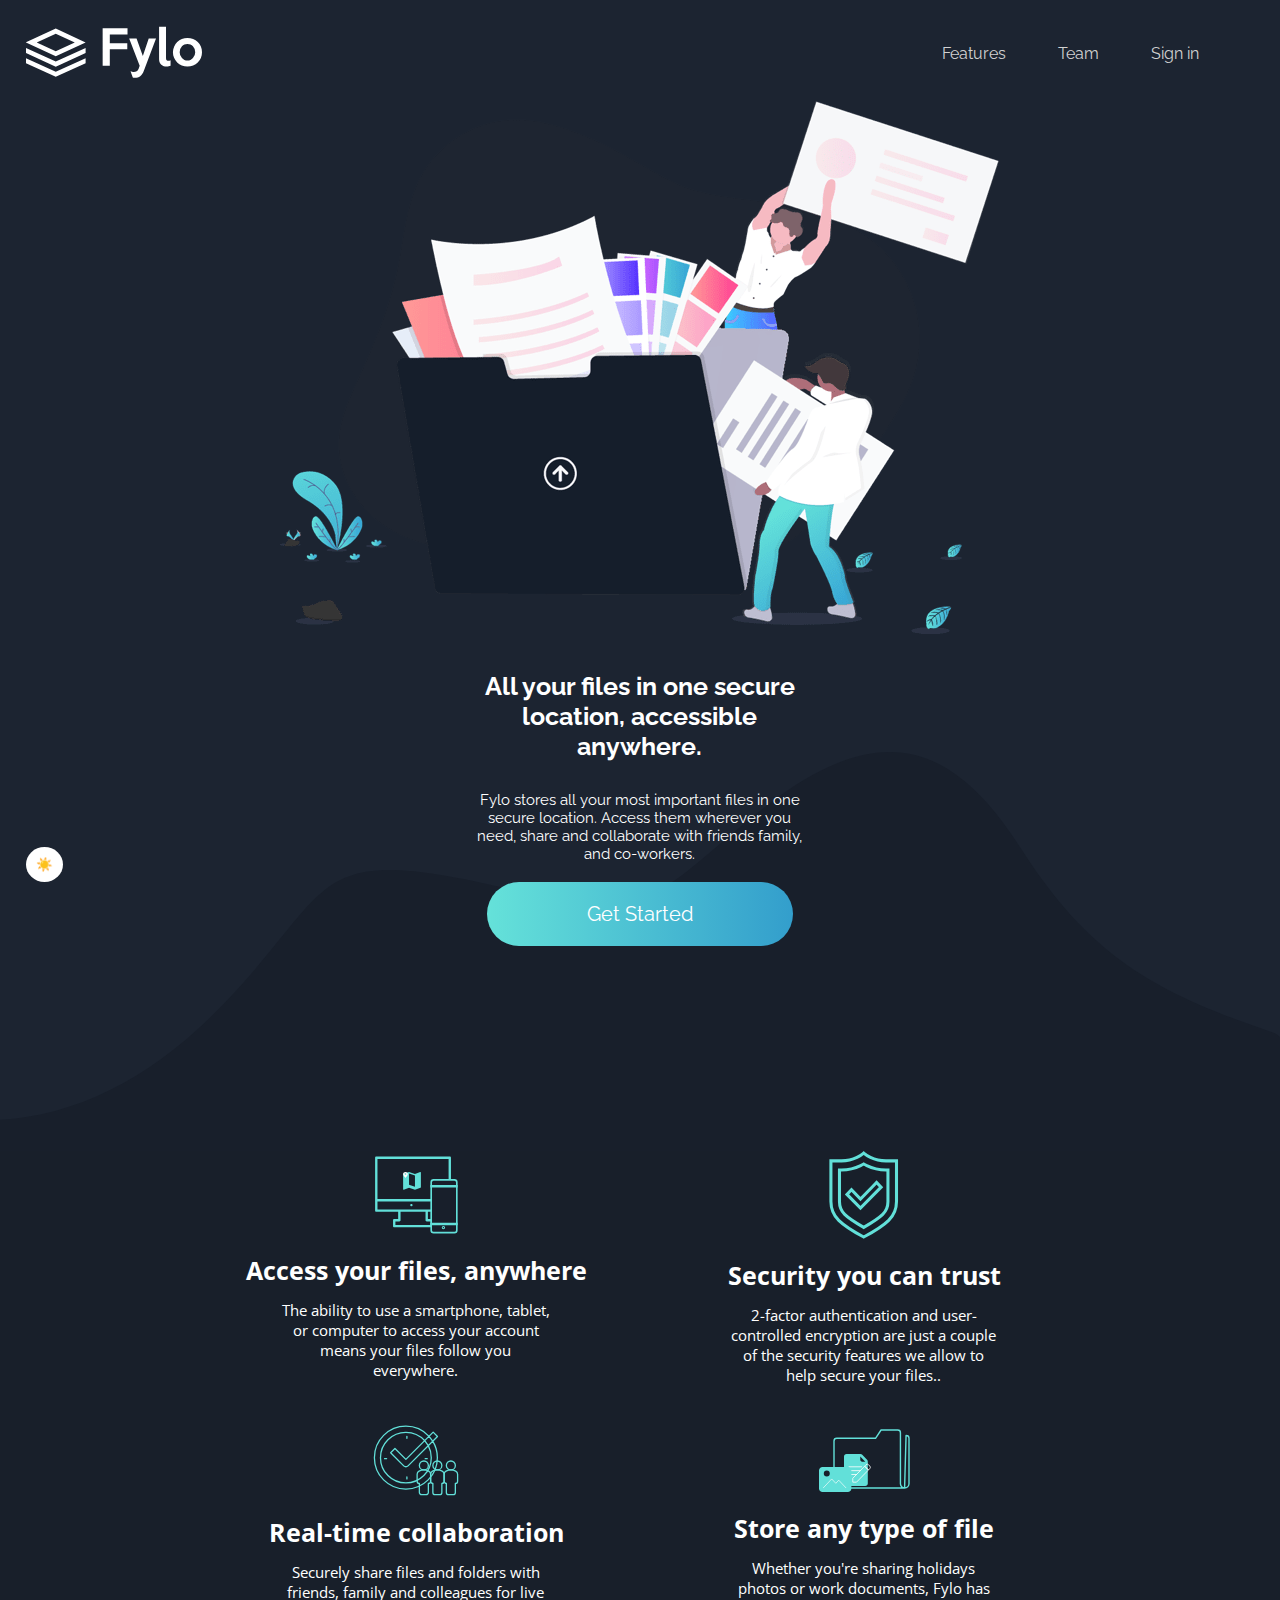
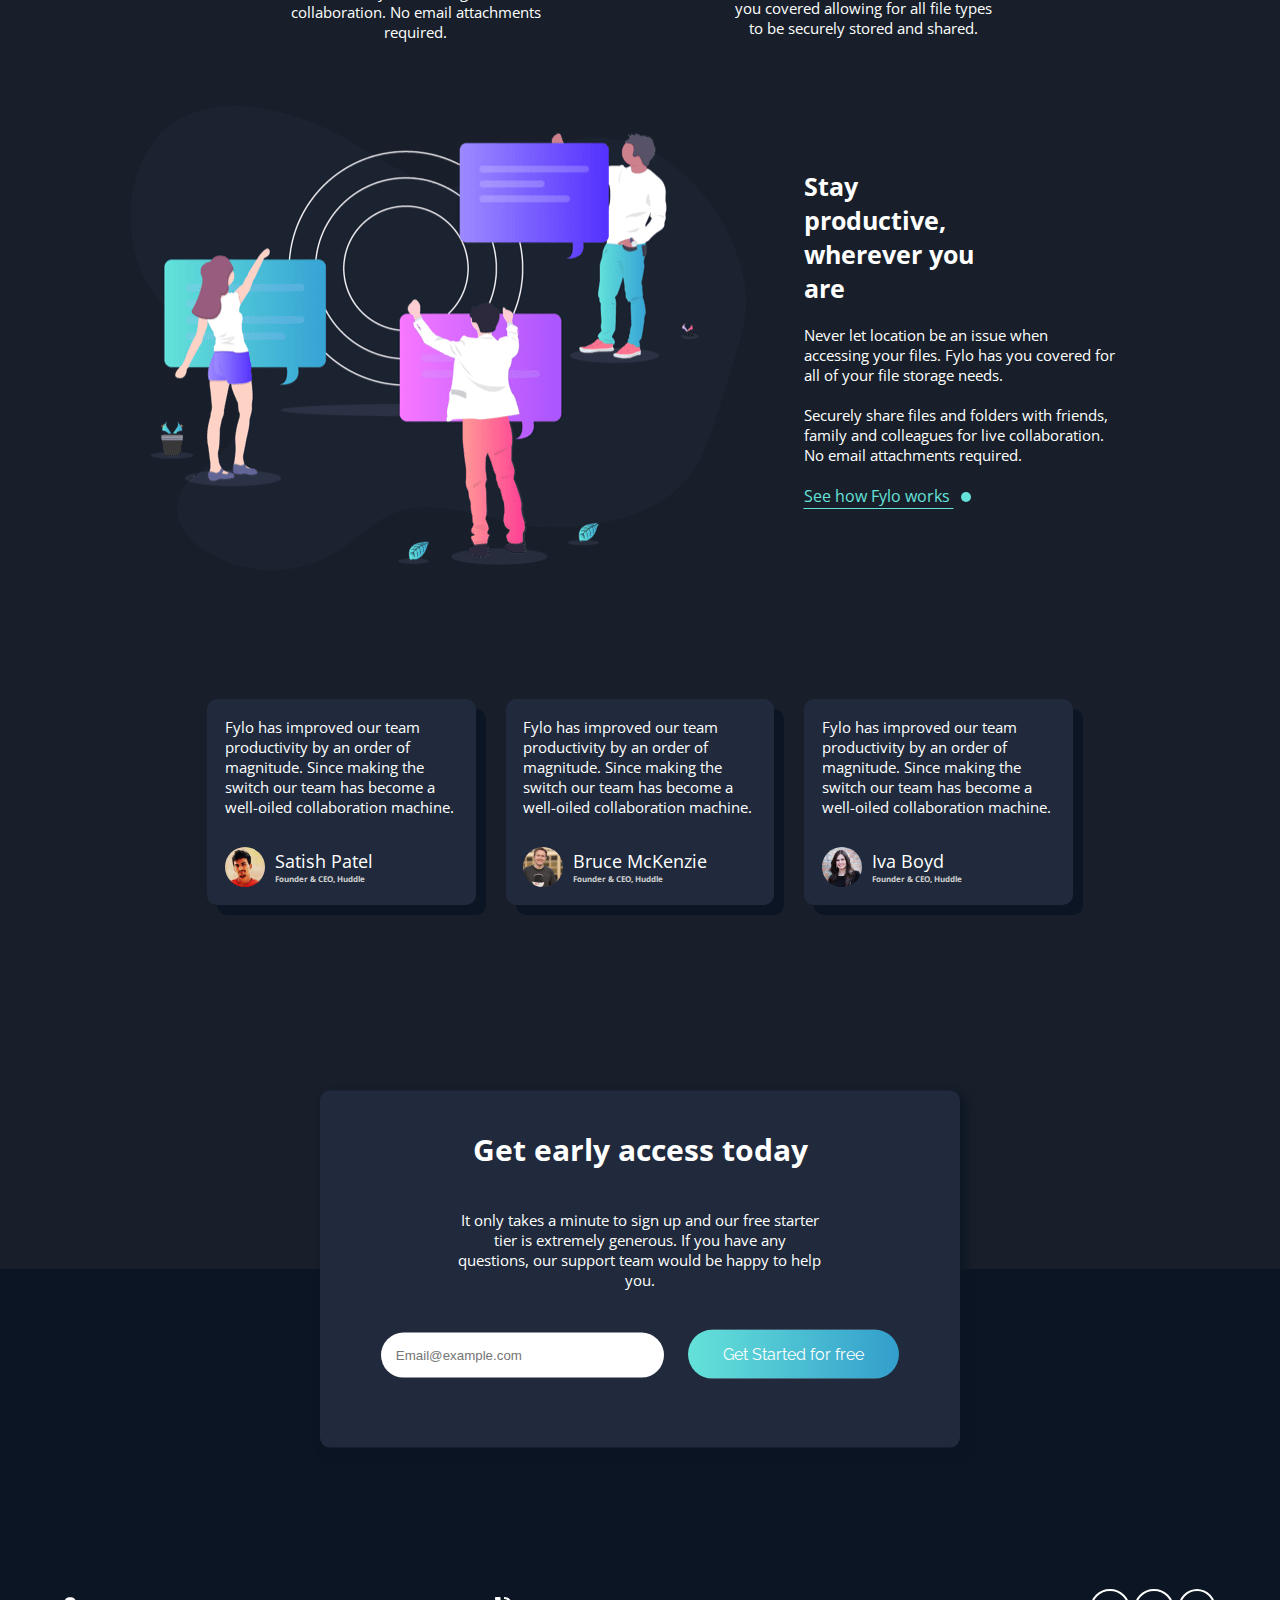
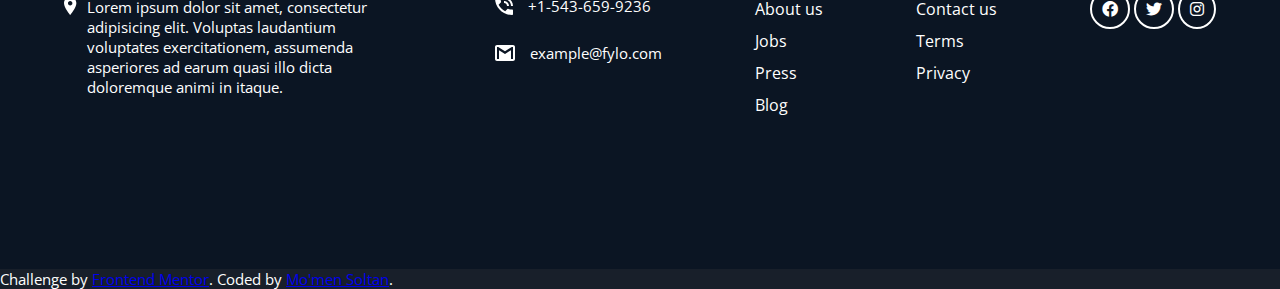
==== index.html @ 7885870c "minor adjustments" ====
<!DOCTYPE html>
<html lang="en">
<head>
    <meta charset="UTF-8">
    <meta name="viewport" content="width=device-width, initial-scale=1.0">
    <link rel="stylesheet" href="pages/style.css">
    <link rel="stylesheet" href="https://cdnjs.cloudflare.com/ajax/libs/font-awesome/6.0.0-beta3/css/all.min.css">
    <link rel="preconnect" href="https://fonts.googleapis.com">
<link rel="preconnect" href="https://fonts.gstatic.com" crossorigin>
<link href="https://fonts.googleapis.com/css2?family=Raleway:ital,wght@0,100..900;1,100..900&display=swap" rel="stylesheet">
<link rel="preconnect" href="https://fonts.googleapis.com">
<link rel="preconnect" href="https://fonts.gstatic.com" crossorigin>
<link href="https://fonts.googleapis.com/css2?family=Open+Sans:ital,wght@0,300..800;1,300..800&family=Raleway:ital,wght@0,100..900;1,100..900&display=swap" rel="stylesheet">
    <title>Document</title>
</head>
<body>
    <button class="dark">☀️</button>
    <a href="#"><i class="fa-solid fa-arrow-up back"></i></a>
   <section class="top">
    <nav>
        <div class="logo">
            <img src="/images/logo.svg" alt="logo">
        </div>
        <div class="list">
            <ul style="list-style-type: none;">
                <li>Features</li>
                <li>Team</li>
                <li>Sign in</li>
            </ul>
        </div>
    </nav>

    <section class="illustration">
        <img src="/images/illustration-intro.png" alt="illustration">
        <div class="intro">
            <h2>All your files in one secure location, accessible anywhere.</h2>
            <p>Fylo stores all your most important files in one secure location. Access them wherever you need, share and collaborate with friends family, and co-workers.</p>
        </div>
        
    </section>
    <button class="started">Get Started</button>
   </section>

    <section class="products">
        <div>
            <img src="/images/icon-access-anywhere.svg" alt="">
            <h2>Access your files, anywhere</h2>
            <p>
                The ability to use a smartphone, tablet, or computer to access your account means your 
  files follow you everywhere.
            </p>
        </div>

        <div>
            <img src="/images/icon-security.svg" alt="">
            <h2>Security you can trust</h2>
            <p>2-factor authentication and user-controlled encryption are just a couple of the security 
                features we allow to help secure your files..
            </p>
        </div>

        <div>
            <img src="/images/icon-collaboration.svg" alt="">
            <h2>Real-time collaboration</h2>
            <p>Securely share files and folders with friends, family and colleagues for live collaboration. 
                No email attachments required.
            </p>
        </div>

        <div>
            <img src="/images/icon-any-file.svg" alt="">
            <h2>Store any type of file</h2>
            <p>Whether you're sharing holidays photos or work documents, Fylo has you covered allowing for all 
                file types to be securely stored and shared.
            </p>
        </div>


    </section>

    <section class="productive">
        <img src="/images/illustration-stay-productive.png" alt="">
        <div>
            <h2>Stay productive, wherever you are</h2>
            <p>Never let location be an issue when accessing your files. Fylo has you covered for all of your file 
                storage needs.</p>
            <p>
                Securely share files and folders with friends, family and colleagues for live collaboration. No email 
  attachments required.
            </p>
            <a href="#">See how Fylo works <div></div></a>

            
        </div>
    </section>

    <section class="testimonial">
        <div class="total">
            <div class="outer">
                <p>Fylo has improved our team productivity by an order of magnitude. Since making the switch our team has 
                    become a well-oiled collaboration machine.</p>
                
                <div class="inner">
                    <img src="/images/profile-1.jpg" alt="">
                    <div>
                        <h2>Satish Patel</h2>
                        <h3>Founder & CEO, Huddle</h3>
                    </div>
                </div>
                
            </div>
        </div>

        <div class="total">
            <div class="outer">
                <p>Fylo has improved our team productivity by an order of magnitude. Since making the switch our team has 
                    become a well-oiled collaboration machine.</p>
                
                <div class="inner">
                    <img src="/images/profile-2.jpg" alt="">
                    <div>
                        <h2>Bruce McKenzie</h2>
                        <h3>Founder & CEO, Huddle</h3>
                    </div>
                </div>
                
            </div>
        </div>

        <div class="total">
            <div class="outer">
                <p>Fylo has improved our team productivity by an order of magnitude. Since making the switch our team has 
                    become a well-oiled collaboration machine.</p>
                
                <div class="inner">
                    <img src="/images/profile-3.jpg" alt="">
                    <div>
                        <h2>Iva Boyd</h2>
                        <h3>Founder & CEO, Huddle</h3>
                    </div>
                </div>
                
            </div>
        </div>
    </section>

    
        <section class="access">
            <h2>Get early access today</h2>
            <p>
                It only takes a minute to sign up and our free starter tier is extremely generous. If you have any 
      questions, our support team would be happy to help you.
            </p>
            
            <form action="#">
                <input type="text" placeholder="Email@example.com">
                <button class="started started-2" >Get Started for free</button>
            </form>
            
        </section>
    

    <section class="contact">
       

        <div class="location">
            <img src="/images/icon-location.svg" alt="">
            <p>
                Lorem ipsum dolor sit amet, consectetur adipisicing elit. Voluptas laudantium voluptates exercitationem, assumenda asperiores ad earum quasi illo dicta doloremque animi in itaque.
            </p>
        </div>

        <div class="call">
            <div>
                <img src="/images/icon-phone.svg" alt="">
                <p>+1-543-659-9236</p>
            </div>
            <div>
                <img src="/images/icon-email.svg" alt="">
                <p>example@fylo.com</p>
            </div>
        </div>


        <div class="list-2">
            <ul style="list-style-type: none;">

                
                <li><a href="#">About us</a></li>
                
                <li><a href="#">Jobs</a></li>
                
                <li><a href="#">Press</a></li>
                
                <li><a href="#">Blog</a></li>


            </ul>
        </div>

        <div class="list-2">
            <ul style="list-style-type: none;">

                <li><a href="#">Contact us</a></li>

                <li><a href="#">Terms</a></li>

                <li><a href="#">Privacy</a></li>

            </ul>
        </div>

        <div class="icons">
            <i class="fa-brands fa-facebook social"></i>
            <i class="fa-brands fa-twitter social" ></i>
            <i class="fa-brands fa-instagram social"></i>

        </div>


    </section>

    <footer>
        <p class="attribution">
          Challenge by <a href="https://www.frontendmentor.io?ref=challenge" target="_blank">Frontend Mentor</a>. 
          Coded by <a href="#">Mo'men Soltan</a>.
        </p>
      </footer>
      
</body>
<script src="pages/script.js"></script><!--not pages/script-->
</html>
---- pages/style.css ----
*{
    padding: 0px;
    margin: 0px;
}
body {
    background-color: hsl(218, 28%, 13%);
    font-family: 'open sans';
    transition: all 1s ease-in-out;
}
h2{
    color: white;
    font-weight: 700;
    font-size: 25px;
}
p{
    color: white;
    font-weight: 400;
    font-size: 15px;
}

.top{
    
    background: url(../images/bg-curvy-desktop.svg) no-repeat center bottom / contain   hsl(217, 28%, 15%);/*new*//*shorthand ,left-right ,top-bottom, cover contain auto*/
    padding: 2%;
    font-family: 'Raleway';
    text-align: center;
    height: 1100px;
    transition: background-color 1s ease-in-out;
}
.top.dark-mode{
    background-color: hsl(198, 60%, 50%);
}
nav{
    display: flex;
    justify-content: space-between;
    align-items: center;

}
.list {
    width: 20%;
}
.list ul li{
    display: inline;
    color: rgb(209, 209, 209);
    margin-right: 15%;
    font-weight: 400;
}
.illustration {
    margin: auto;
    width: 40%;
    height: 800px;
    display: flex;
    flex-wrap: wrap;
    justify-content: center;
    align-items: center;
    color: white;
    font-family: 'Raleway';
    font-size: 14px;
    
}
.intro{
    text-align: center;
    width: 60%;
    text-wrap: pretty;

}
.intro h2 {
    margin-bottom: 30px;
    display: inline-block;
    font-weight: 700;
}
.intro p {
    font-weight: 400;
}
.started {
     /* margin: auto; *//*not needed because .top has text-align center*/
    font-family: 'Raleway';
    border: none;
    border-radius: 40px;
    font-size: 20px;
    color: white;
    padding: 20px 100px;
    background-image: linear-gradient(to right ,hsl(176, 68%, 64%),hsl(198, 60%, 50%));
    margin-bottom: 30px;
    
}
/*styling products*/
.products {
    display: flex;
    text-align: center;
    width: 100%;
    
    flex-wrap: wrap;
    justify-content: center;
    align-items: center;
    color: white;
    row-gap: 40px;
}
.products div {
    width: 35%;
}
.products h2 {
    margin: 3% 0%;
}
.products p {
    width: 60%;
    margin: auto;
}
.productive {
    
    margin: auto;
    width: fit-content;
    color: white;
    display: flex;
    align-items: center;
    justify-content: center;
    padding: 5%;
    box-sizing: border-box;
    
}
.productive div {
    width: 30%;
  margin-left: 5%;
}
.productive div h2 {
    width: 50%;
}
.productive div p {
    margin:20px 0px;
    width: 90%;
    text-wrap: pretty;
}
.productive div a {
    color: hsl(176, 68%, 64%);
    text-decoration: underline;
    text-underline-offset: 6px;/*new*/
}
.productive div a div {
    display: inline-block;
    width: 10px;
    height: 10px;
    border-radius: 50%;
    background-color:  hsl(176, 68%, 64%);
    margin-left: 7px;
    
}

/*styling testimonial*/
.testimonial {
    width: 90%;
    padding: 5% 10%;
    display: flex;
    flex-wrap: wrap;
    justify-content: space-around;
    align-items: center;
    box-sizing: border-box;
    color: white;
    margin: auto;
    margin-bottom: 300px;

}

.total {
    width: 30%;
    background-color: hsl(219, 30%, 18%);
    padding: 2%;
    box-sizing: border-box;
    border-radius: 10px;
    box-shadow: 10px 10px  hsl(216, 53%, 9%);
}
.total img {
    width: 40px;
    border-radius: 50%;
    margin-right: 10px;
    
}
.inner {
    display: flex;
    align-items: center;
    font-size: 9px;
    margin-top: 30px;
}
.inner h2 {
    font-weight: 400;
}
.inner h3 {
    color: rgb(209, 209, 209);
    font-size: 8px;
}
/*styling access*/
.float {
    width: 100%;
    position: relative;
}
.access {
    width: fit-content;
    margin: auto;
    padding: 3%;
    text-align: center;
    background-color: hsl(219, 30%, 18%);
    border-radius: 10px;
    box-shadow: 5px 5px 10px hsl(216, 53%, 9%);

   
    
    /*making the float effect*//*here we need to make it absolute so that its original location isnt reserved*//*will also overlap*/
    position: absolute;
    left: 50%;
    /* top: 50%; *//*if uncommented : centers elements at the beginning of page , other wise overlaps its current location*/
    transform: translate(-50%,-50%);/*used to center an element in x and y without knowing element dimensions*/
    
}
.access h2 {
    font-size: 30px;
}
.access p{
    
    margin: 40px auto;
    width: 65%;
    text-wrap: wrap;
    
}
.started-2{
    font-size: medium;
    padding: 15px 35px;

}
.access form input[type='text']{/*important*/
    width: 45%;
    padding: 15px;
    border-radius: 40px;
    border: none;
    margin-right: 20px;
}
.contact {
    width: 100%;
    height: 600px;
    padding: 10% 5%;
    display: flex;
    justify-content: space-between;
    align-items: first baseline;/*very important*/
    background-color:hsl(216, 53%, 9%) ;
    box-sizing: border-box;
  
}
.location {
    margin-top: 200px;
    width: 28%;
    display: flex;
    align-items: center;
    justify-content: center;
  
}

.location p{
    
    
    text-wrap: wrap;
}
.location img {
    align-self: flex-start;/*new very important*/
    margin-right: 10px;
}
.call div{
    display: flex;
    justify-content: flex-start;/*important*/
    align-items: center;
    
}
.call div img {
   
    margin: 15px 15px;
}

.list-2 ul li a {
    text-decoration: none;
    color: white;
   
}
.list-2 ul li {
    margin-bottom: 10px;
}
.social {
    
    color: white;
    padding: 10px;
    border: solid white 2px;
    border-radius: 50%;
    box-sizing: border-box;
}
/*styling back to top*/
.back {
    padding :10px;
    background-color: white;
    color: black;
    border-radius: 50%;
    opacity: 0;
    transition: all  0.5s ease-in-out;
    position: fixed;
    bottom: 2%;
    right: 2%;
}
.back.visible{
    opacity: 1;
    transform: translate(5px,0px);
}
/*styling dark mode*//*styling only applied to .top class*/
.dark {
    padding: 10px;
    border: none;
    border-radius: 50%;
    background-color: white;
    position: fixed;
    bottom: 2%;
    left: 2%;
}
.dark:hover {
    cursor: pointer;
}
/* body.dark-mode{
    background-color: hsl(198, 60%, 50%);
    color: black;
} */

/*----------------------------------------------------------------------------------------------------------------------*/
/*testing responsive design*/ /*popular breakpoints*/
/* Extra small devices (phones, less than 576px) */
@media screen and (max-width: 599.98px)/*we could specify min width only but in each one */ {
   
    .list{
      width: 55%;
    }
    .intro {
      width: 100%;
      
    }
    .intro h2 {
        font-size: 15px;
    }
    .intro p {
        font-size: 15px;
    }
    .inner h2 {
      font-size: 10px;
    }
    .illustration img{
        width: 400px;
    }
    .illustration {
        width:80%;
    }

    .access {
      width: 80%;
    }
    .access h2 {
        font-size: 15px;
    }
    .access p {
        font-size: 10px;
    }
    .started-2{
        font-size: 9px;
        
    }
    .access form input[type='text']{/*important*/
        padding: 12px;
    }
    .productive img {
        width: 50%;
    }
    .productive div{
        width: 50%;
    }
    .products div{
        width:100%
    }
    .total{
        width: 75%;
        margin-bottom: 15px;
    }
    .outer p {
        font-size: 15px;
    }
    .inner div{
        font-size: 15px;
    }
    .contact {
        height: 500px;
        align-items: first baseline;
    }
    .contact div{
        font-size: 7px;
    }
    .location p {
        font-size: 7px;
    }
    .call div p {
        font-size: 7px;
    }
    .list ul li{
        
        margin-right: 10%;
       
    }
  }
  
  /* Small devices (phones, 576px and up) */
  @media screen and (min-width: 600px) and (max-width: 767.98px) {
    
    .list{
      width: 55%;
    }
    .intro {
      width: 100%;
      
    }
    .intro h2 {
        font-size: 15px;
    }
    .intro p {
        font-size: 15px;
    }
    .inner h2 {
      font-size: 10px;
    }
    .illustration img{
        width: 500px;
    }

    .access {
      width: 85%;
    }
    .productive img {
        width: 50%;
    }
    .productive div{
        width: 50%;
    }
    .products div{
        width:100%
    }
    .total{
        width: 75%;
        margin-bottom: 15px;
    }
    .outer p {
        font-size: 15px;
    }
    .inner div{
        font-size: 15px;
    }
    .contact {
        height: 500px;
        align-items: first baseline;
    }
    .contact div{
        font-size: 7px;
    }
    .location p {
        font-size: 7px;
    }
    .call div p {
        font-size: 7px;
    }
    .list ul li{
        
        margin-right: 10%;
       
    }
    
  }
  
  /* Medium devices (tablets, 768px and up) */
  @media screen and (min-width: 768px) and (max-width: 991.98px) {
   
    .list{
      width: 42%;
    }
    .intro {
      width: 85%;
    }
    .inner h2 {
      font-size: 10px;
    }

    .access {
      width: 70%;
    }
    .productive img {
        width: 60%;
    }
    
   
  }
  
  /* Large devices (desktops, 992px and up) */
  @media screen and (min-width: 992px) and (max-width: 1199.98px) {
      /* .top{
          background-color: aqua;
      }   */
      .list{
        width: 32%;
      }
      .intro {
        width: 85%;
      }
      .inner h2 {
        font-size: 16px;
      }

      .access {
        width: 60%;
      }
     
  }

  
   /*Extra large devices (large desktops, 1200px and up)*/
  @media screen and (min-width: 1200px) and (max-width: 1534.98px) {
     /* .top{
          background-color: aqua;
      }   */
      .list {
        width: 26%;
      }
      .intro {
        width: 70%;
      }
      .inner h2 {
        font-size: 18px;
      }
    
  }
   
  /*1920x1080*/
  @media screen and (min-width: 1535px) and (max-width: 1920px) {
    /* .top{
         background-color: aqua;
     }  */

     .list {
        width: 22%;
     }
     .intro {
        width: 65%;
     }
   
 }
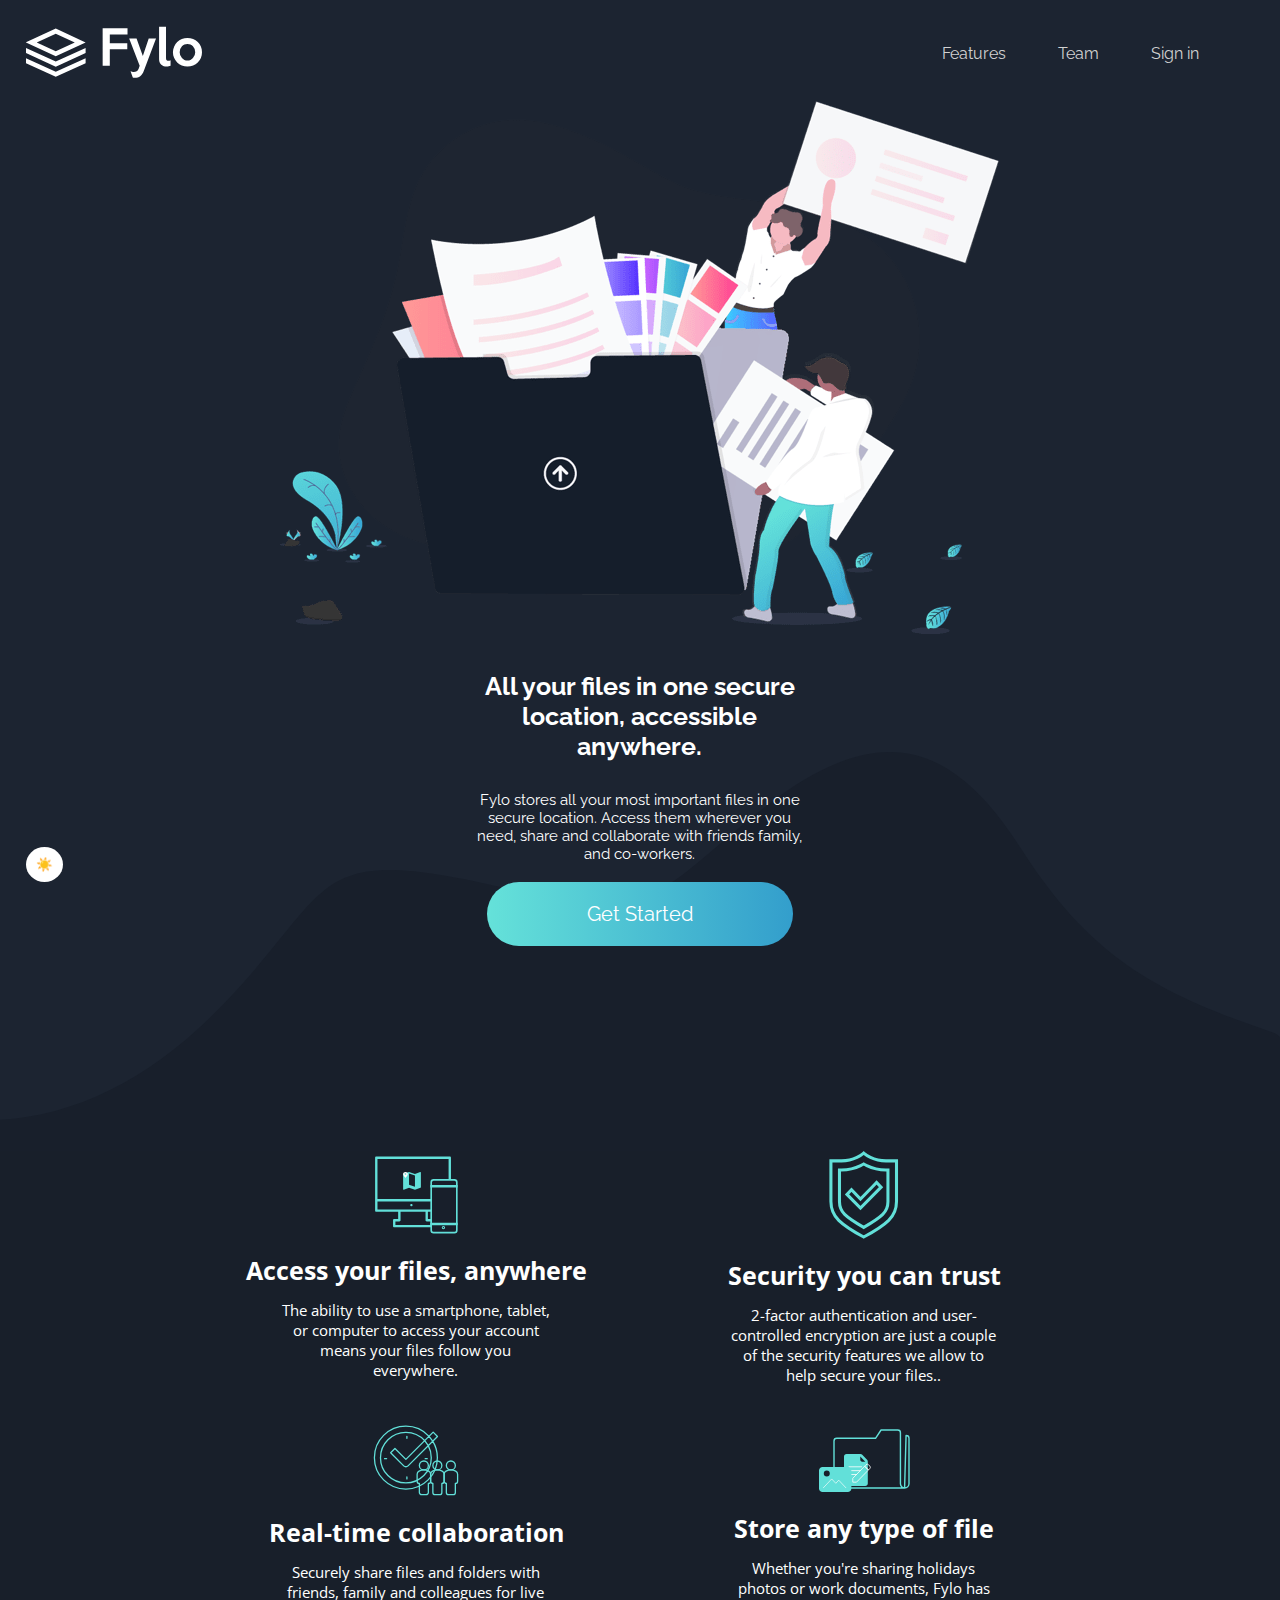
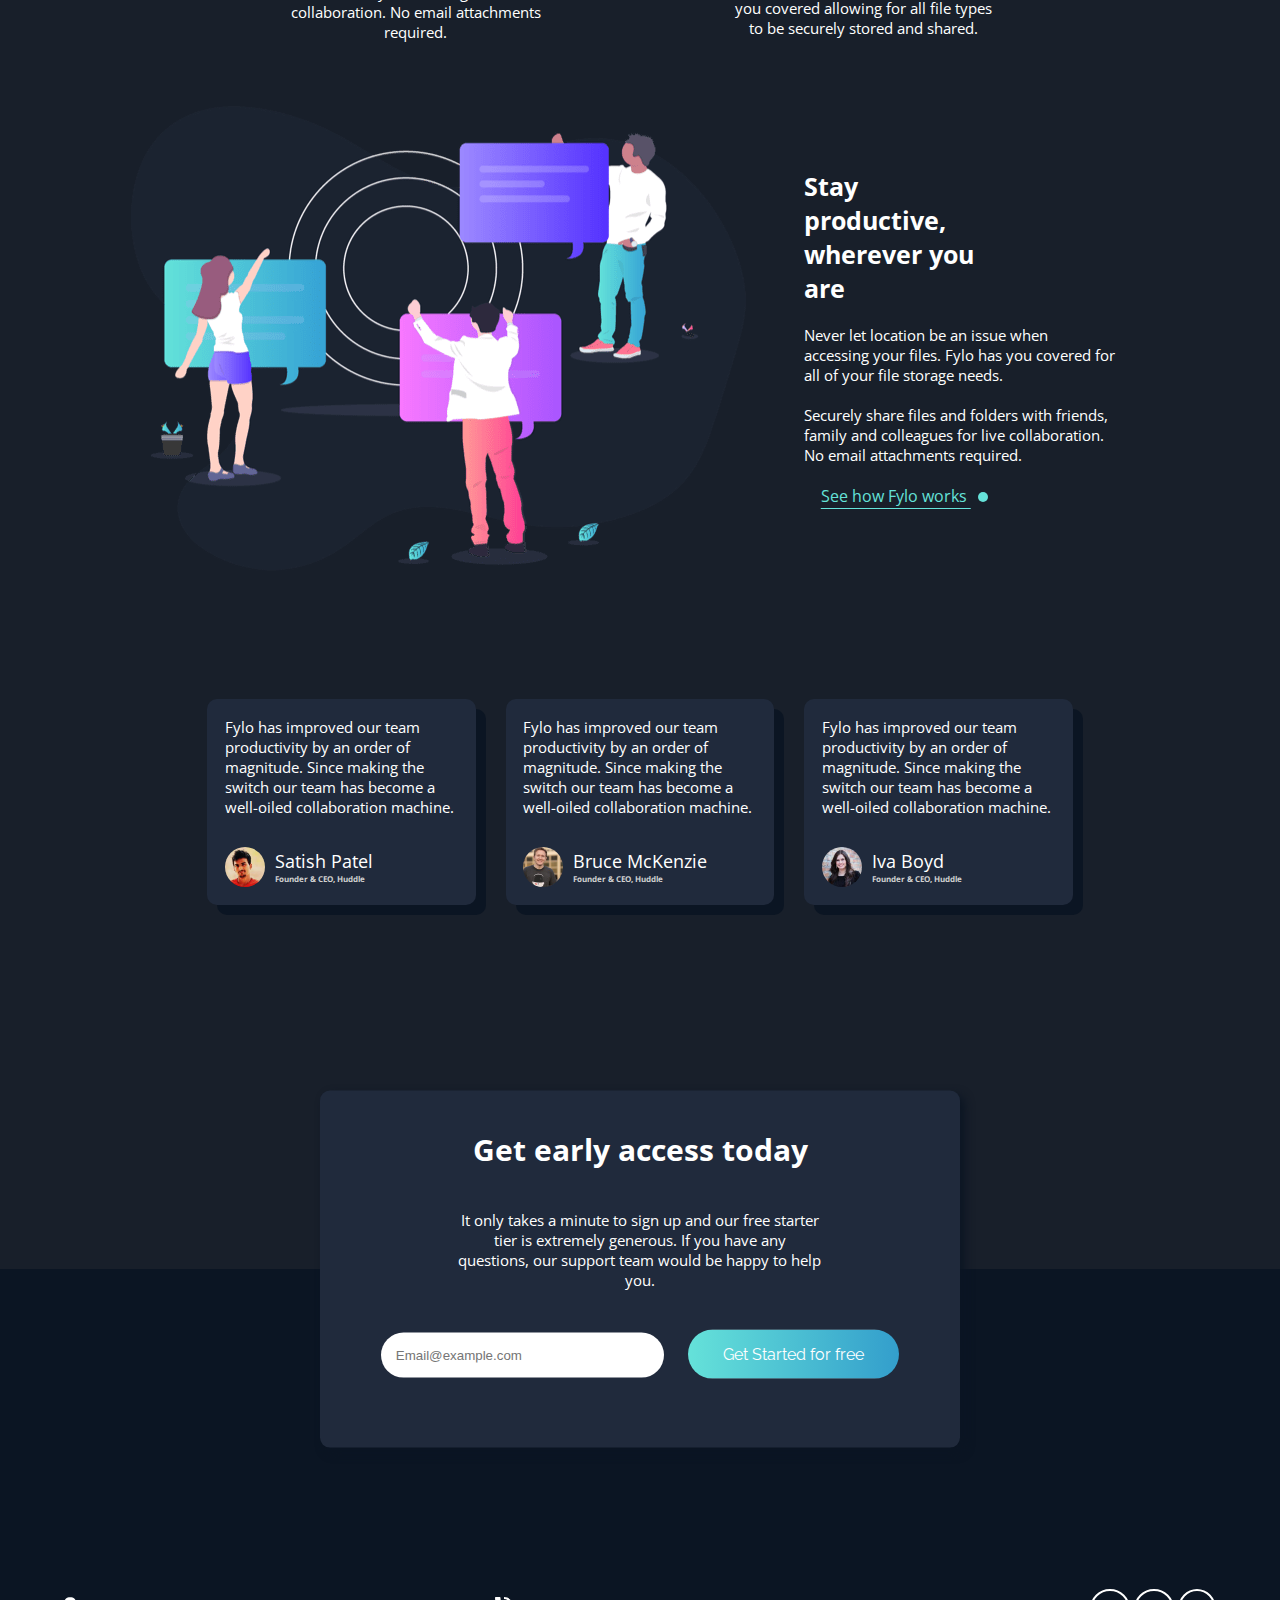
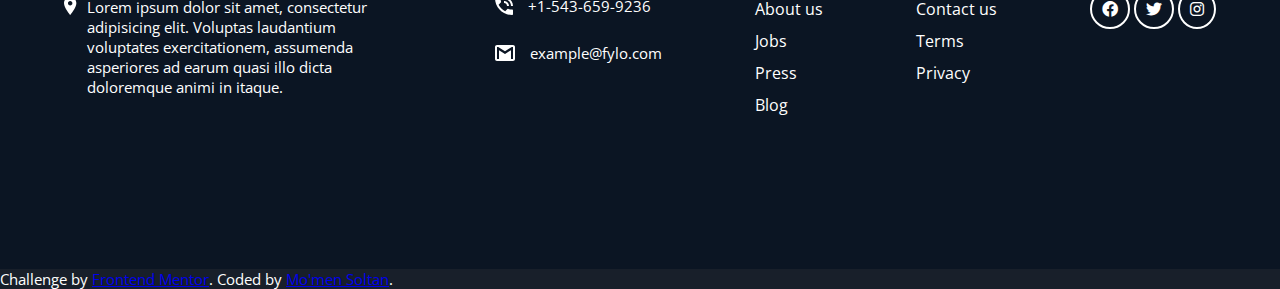
==== commit 50dcf242: "added validation for email field , responsive design for devices with less than 430px width viewport" ====
--- a/index.html
+++ b/index.html
@@ -19,7 +19,7 @@
    <section class="top">
     <nav>
         <div class="logo">
-            <img src="/images/logo.svg" alt="logo">
+            <img src="./images/logo.svg" alt="logo">
         </div>
         <div class="list">
             <ul style="list-style-type: none;">
@@ -31,7 +31,7 @@
     </nav>
 
     <section class="illustration">
-        <img src="/images/illustration-intro.png" alt="illustration">
+        <img src="images/illustration-intro.png" alt="illustration"><!--very important src for hosting-->
         <div class="intro">
             <h2>All your files in one secure location, accessible anywhere.</h2>
             <p>Fylo stores all your most important files in one secure location. Access them wherever you need, share and collaborate with friends family, and co-workers.</p>
@@ -43,7 +43,7 @@
 
     <section class="products">
         <div>
-            <img src="/images/icon-access-anywhere.svg" alt="">
+            <img src="images/icon-access-anywhere.svg" alt="">
             <h2>Access your files, anywhere</h2>
             <p>
                 The ability to use a smartphone, tablet, or computer to access your account means your 
@@ -52,7 +52,7 @@
         </div>
 
         <div>
-            <img src="/images/icon-security.svg" alt="">
+            <img src="images/icon-security.svg" alt="">
             <h2>Security you can trust</h2>
             <p>2-factor authentication and user-controlled encryption are just a couple of the security 
                 features we allow to help secure your files..
@@ -60,7 +60,7 @@
         </div>
 
         <div>
-            <img src="/images/icon-collaboration.svg" alt="">
+            <img src="images/icon-collaboration.svg" alt="">
             <h2>Real-time collaboration</h2>
             <p>Securely share files and folders with friends, family and colleagues for live collaboration. 
                 No email attachments required.
@@ -68,7 +68,7 @@
         </div>
 
         <div>
-            <img src="/images/icon-any-file.svg" alt="">
+            <img src="images/icon-any-file.svg" alt="">
             <h2>Store any type of file</h2>
             <p>Whether you're sharing holidays photos or work documents, Fylo has you covered allowing for all 
                 file types to be securely stored and shared.
@@ -79,7 +79,7 @@
     </section>
 
     <section class="productive">
-        <img src="/images/illustration-stay-productive.png" alt="">
+        <img src="images/illustration-stay-productive.png" alt="">
         <div>
             <h2>Stay productive, wherever you are</h2>
             <p>Never let location be an issue when accessing your files. Fylo has you covered for all of your file 
@@ -88,7 +88,9 @@
                 Securely share files and folders with friends, family and colleagues for live collaboration. No email 
   attachments required.
             </p>
-            <a href="#">See how Fylo works <div></div></a>
+            <div class="white">
+                <a href="#" class="link">See how Fylo works <div class="link-circle"></div></a>
+            </div>
 
             
         </div>
@@ -101,7 +103,7 @@
                     become a well-oiled collaboration machine.</p>
                 
                 <div class="inner">
-                    <img src="/images/profile-1.jpg" alt="">
+                    <img src="images/profile-1.jpg" alt="">
                     <div>
                         <h2>Satish Patel</h2>
                         <h3>Founder & CEO, Huddle</h3>
@@ -117,7 +119,7 @@
                     become a well-oiled collaboration machine.</p>
                 
                 <div class="inner">
-                    <img src="/images/profile-2.jpg" alt="">
+                    <img src="images/profile-2.jpg" alt="">
                     <div>
                         <h2>Bruce McKenzie</h2>
                         <h3>Founder & CEO, Huddle</h3>
@@ -133,7 +135,7 @@
                     become a well-oiled collaboration machine.</p>
                 
                 <div class="inner">
-                    <img src="/images/profile-3.jpg" alt="">
+                    <img src="images/profile-3.jpg" alt="">
                     <div>
                         <h2>Iva Boyd</h2>
                         <h3>Founder & CEO, Huddle</h3>
@@ -153,8 +155,9 @@
             </p>
             
             <form action="#">
-                <input type="text" placeholder="Email@example.com">
+                <input type="text" id="email" placeholder="Email@example.com">
                 <button class="started started-2" >Get Started for free</button>
+                <span class="error">Invalid email address</span><!--for form validation-->
             </form>
             
         </section>
@@ -164,7 +167,7 @@
        
 
         <div class="location">
-            <img src="/images/icon-location.svg" alt="">
+            <img src="images/icon-location.svg" alt="">
             <p>
                 Lorem ipsum dolor sit amet, consectetur adipisicing elit. Voluptas laudantium voluptates exercitationem, assumenda asperiores ad earum quasi illo dicta doloremque animi in itaque.
             </p>
@@ -172,11 +175,11 @@
 
         <div class="call">
             <div>
-                <img src="/images/icon-phone.svg" alt="">
+                <img src="images/icon-phone.svg" alt="">
                 <p>+1-543-659-9236</p>
             </div>
             <div>
-                <img src="/images/icon-email.svg" alt="">
+                <img src="images/icon-email.svg" alt="">
                 <p>example@fylo.com</p>
             </div>
         </div>
--- a/pages/style.css
+++ b/pages/style.css
@@ -45,6 +45,11 @@
     margin-right: 15%;
     font-weight: 400;
 }
+.list ul li:hover {
+    color: white;
+    text-decoration: underline;
+    cursor: pointer;
+}
 .illustration {
     margin: auto;
     width: 40%;
@@ -82,7 +87,11 @@
     padding: 20px 100px;
     background-image: linear-gradient(to right ,hsl(176, 68%, 64%),hsl(198, 60%, 50%));
     margin-bottom: 30px;
-    
+    cursor: pointer;
+    
+}
+.started:hover {
+    background-image:linear-gradient(hsl(184, 73%, 71%),hsl(184, 73%, 71%)) ;
 }
 /*styling products*/
 .products {
@@ -130,12 +139,17 @@
     width: 90%;
     text-wrap: pretty;
 }
-.productive div a {
+.productive div .white a {
     color: hsl(176, 68%, 64%);
     text-decoration: underline;
     text-underline-offset: 6px;/*new*/
 }
-.productive div a div {
+
+
+/*important selector 
+.link-container:hover .link-text,
+.link-container:hover .circle*/
+.productive div .white a div {
     display: inline-block;
     width: 10px;
     height: 10px;
@@ -143,6 +157,16 @@
     background-color:  hsl(176, 68%, 64%);
     margin-left: 7px;
     
+}
+
+.white{  
+    text-wrap: nowrap;
+}
+.white:hover .link {/*important advanced note //here we specified class names for a and div for css to work, otherwise it wont because of 'low specifity'*/
+    color: white;
+}
+.white:hover .link-circle{
+    background-color: white;
 }
 
 /*styling testimonial*/
@@ -232,6 +256,19 @@
     border: none;
     margin-right: 20px;
 }
+/*styling the error message for form validation*/
+.error{
+    font-size: 12px;
+    color: red;
+    display: none;/*or opacity but here its easier to modify in js via element.style.display*/
+    margin: auto;
+   
+}
+#email.invalid {
+    border: solid 1px;
+    border-color: red;
+}
+
 .contact {
     width: 100%;
     height: 600px;
@@ -324,6 +361,99 @@
 
 /*----------------------------------------------------------------------------------------------------------------------*/
 /*testing responsive design*/ /*popular breakpoints*/
+@media screen and (max-width:430px) {
+   
+    .list{
+        width: 50%;
+        margin-top: 10px;
+      }
+      .intro {
+        width: 100%;
+        
+      }
+      .intro h2 {
+          font-size: 15px;
+      }
+      .intro p {
+          font-size: 15px;
+      }
+      .inner h2 {
+        font-size: 10px;
+      }
+      .illustration img{
+          width: 400px;
+      }
+      .illustration {
+          width:80%;
+      }
+  
+      .access {
+        width: 80%;
+      }
+      .access h2 {
+          font-size: 15px;
+      }
+      .access p {
+          font-size: 10px;
+      }
+      .started-2{
+          font-size: 9px;
+          padding: 15px;
+      }
+      .access form input[type='text']{/*important*/
+          padding: 12px;
+          
+      }
+      .productive img {
+          width: 50%;
+      }
+      .productive div{
+          width: 50%;
+      }
+      .productive div h2,p {
+        font-size: 10px;
+      }
+
+      .products div{
+          width:100%
+      }
+      .total{
+          width: 75%;
+          margin-bottom: 15px;
+      }
+      .outer p {
+          font-size: 15px;
+      }
+      .inner div{
+          font-size: 15px;
+      }
+      .contact {
+          height: 500px;
+          align-items: first baseline;
+      }
+      .contact div{
+          font-size: 7px;
+      }
+      .location p {
+          font-size: 7px;
+      }
+      .call div p {
+          font-size: 7px;
+      }
+      .list ul li{
+          font-size: 12px;
+          margin-right: 5%; 
+      }
+      nav{
+        
+        align-items: flex-start;
+    
+    }
+    
+    .social{
+        padding: 2px;
+    }
+}
 /* Extra small devices (phones, less than 576px) */
 @media screen and (max-width: 599.98px)/*we could specify min width only but in each one */ {
    
